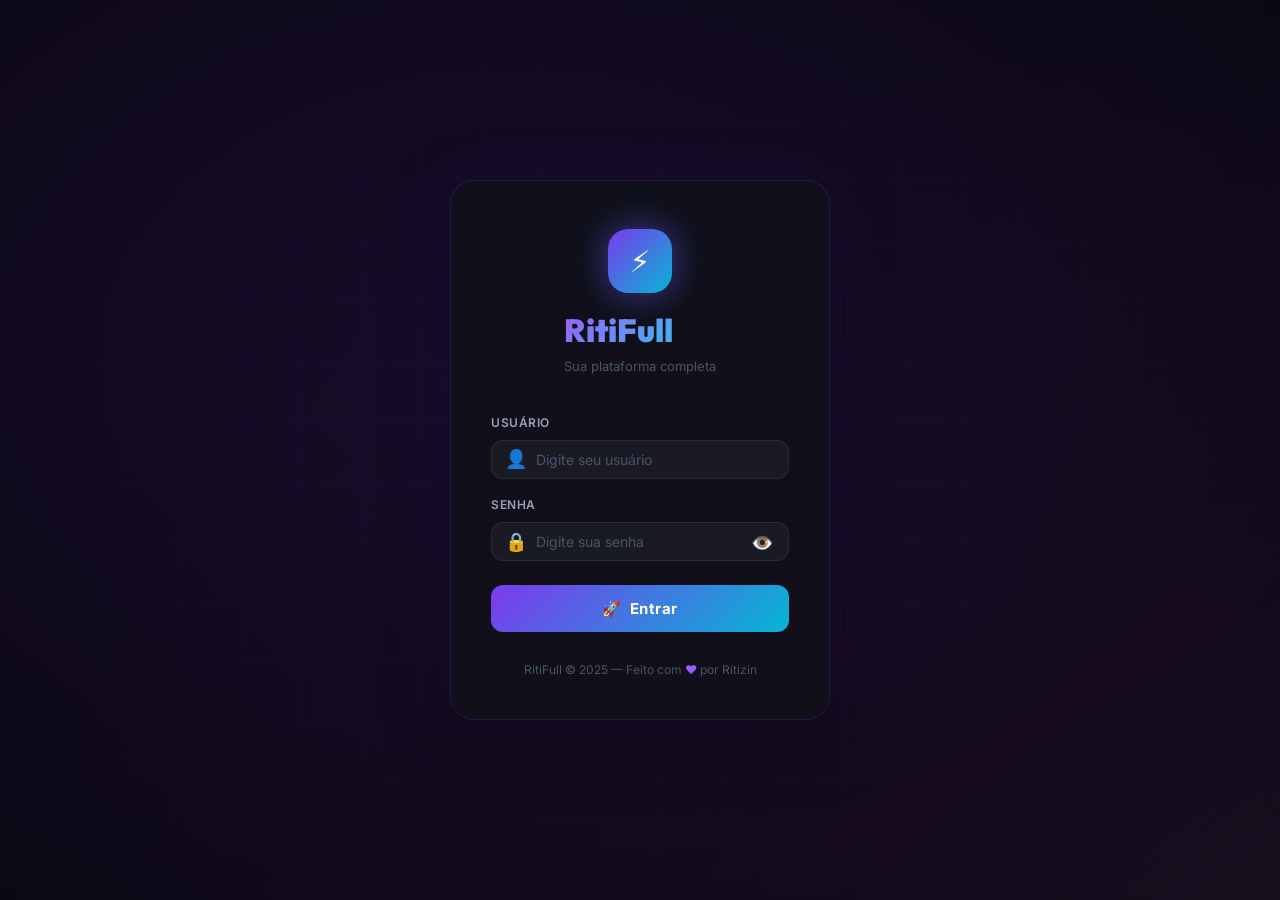
==== index.html @ 01280a36 "Add files via upload" ====
<!DOCTYPE html>
<html lang="pt-BR">
<head>
  <meta charset="UTF-8">
  <meta name="viewport" content="width=device-width, initial-scale=1.0">
  <title>RitiFull — Entrar</title>
  <meta name="description" content="Entre na plataforma RitiFull — Email, Conversor, IA e muito mais.">
  <link rel="stylesheet" href="assets/css/global.css">
  <style>
    body { display: flex; align-items: center; justify-content: center; min-height: 100vh; overflow: hidden; position: relative; }
    /* Animated mesh background */
    .bg-mesh {
      position: fixed; inset: 0; z-index: 0;
      background: radial-gradient(ellipse at 20% 20%, rgba(124,58,237,0.15) 0%, transparent 50%),
                  radial-gradient(ellipse at 80% 80%, rgba(6,182,212,0.12) 0%, transparent 50%),
                  radial-gradient(ellipse at 50% 50%, rgba(236,72,153,0.05) 0%, transparent 70%),
                  var(--bg-0);
      background-size: 200% 200%;
      animation: gradientShift 8s ease infinite;
    }
    /* Grid lines */
    .bg-grid {
      position: fixed; inset: 0; z-index: 0;
      background-image:
        linear-gradient(rgba(124,58,237,0.05) 1px, transparent 1px),
        linear-gradient(90deg, rgba(124,58,237,0.05) 1px, transparent 1px);
      background-size: 60px 60px;
      mask-image: radial-gradient(ellipse at 50% 50%, black 40%, transparent 80%);
    }
    /* Particles */
    .particles { position: fixed; inset: 0; z-index: 0; overflow: hidden; }
    .particle {
      position: absolute; bottom: -20px;
      width: 4px; height: 4px;
      background: var(--accent-purple);
      border-radius: 50%;
      animation: particleFloat linear infinite;
      opacity: 0;
    }
    /* Login card */
    .login-wrapper { position: relative; z-index: 10; width: 100%; max-width: 420px; padding: 20px; }
    .login-card {
      background: rgba(17,17,24,0.85);
      border: 1px solid rgba(124,58,237,0.2);
      border-radius: var(--radius-xl);
      padding: 48px 40px 40px;
      backdrop-filter: blur(40px);
      box-shadow: 0 0 60px rgba(124,58,237,0.1), 0 20px 60px rgba(0,0,0,0.5);
      animation: fadeIn 0.6s ease;
      animation: borderGlow 4s ease-in-out infinite, fadeIn 0.6s ease;
    }
    .login-logo {
      display: flex; flex-direction: column; align-items: center; gap: 12px;
      margin-bottom: 36px;
    }
    .login-logo-icon {
      width: 64px; height: 64px;
      background: linear-gradient(135deg, var(--accent-purple), var(--accent-cyan));
      border-radius: 20px;
      display: flex; align-items: center; justify-content: center;
      font-size: 30px;
      box-shadow: 0 0 30px rgba(124,58,237,0.5), 0 0 60px rgba(6,182,212,0.2);
      animation: float 3s ease-in-out infinite;
    }
    .login-logo-name {
      font-family: var(--font-display);
      font-size: 32px; font-weight: 900;
      background: linear-gradient(135deg, var(--accent-purple-light), var(--accent-cyan-light));
      -webkit-background-clip: text; -webkit-text-fill-color: transparent; background-clip: text;
    }
    .login-logo-sub { font-size: 13px; color: var(--text-muted); }
    .input-icon-wrapper { position: relative; }
    .input-icon-wrapper .input { padding-left: 44px; }
    .input-icon {
      position: absolute; left: 14px; top: 50%;
      transform: translateY(-50%);
      font-size: 18px; pointer-events: none;
    }
    .login-btn {
      width: 100%;
      padding: 14px;
      background: linear-gradient(135deg, var(--accent-purple), var(--accent-cyan));
      border: none; border-radius: var(--radius-md);
      color: white; font-size: 15px; font-weight: 700;
      cursor: pointer; transition: var(--transition);
      position: relative; overflow: hidden;
      margin-top: 8px;
      letter-spacing: 0.5px;
    }
    .login-btn::before {
      content: ''; position: absolute; top: 0; left: -100%;
      width: 100%; height: 100%;
      background: linear-gradient(90deg, transparent, rgba(255,255,255,0.15), transparent);
      transition: left 0.5s ease;
    }
    .login-btn:hover::before { left: 100%; }
    .login-btn:hover { transform: translateY(-2px); box-shadow: 0 8px 30px rgba(124,58,237,0.5); }
    .login-btn:active { transform: translateY(0); }
    .login-btn-inner { display: flex; align-items: center; justify-content: center; gap: 8px; }
    .error-msg {
      display: none; padding: 12px 16px;
      background: rgba(239,68,68,0.1); border: 1px solid rgba(239,68,68,0.3);
      border-radius: var(--radius-md); color: #f87171;
      font-size: 13px; margin-top: 16px;
    }
    .error-msg.show { display: flex; align-items: center; gap: 8px; animation: fadeIn 0.3s ease; }
    .login-footer { text-align: center; margin-top: 28px; font-size: 12px; color: var(--text-muted); }
    .login-footer span { color: var(--accent-purple-light); }
    /* Success animation */
    .success-ripple {
      position: fixed; inset: 0; z-index: 1000;
      background: radial-gradient(circle at 50% 50%, rgba(124,58,237,0.6) 0%, transparent 70%);
      opacity: 0; pointer-events: none; transition: opacity 0.5s ease;
    }
    .success-ripple.active { opacity: 1; }
  </style>
</head>
<body>
  <div class="bg-mesh"></div>
  <div class="bg-grid"></div>
  <div class="particles" id="particles"></div>
  <div class="success-ripple" id="successRipple"></div>

  <div class="login-wrapper">
    <div class="login-card" id="loginCard">
      <div class="login-logo">
        <div class="login-logo-icon">⚡</div>
        <div>
          <div class="login-logo-name">RitiFull</div>
          <div class="login-logo-sub">Sua plataforma completa</div>
        </div>
      </div>

      <form id="loginForm" autocomplete="off">
        <div class="form-group">
          <label class="form-label" for="username">Usuário</label>
          <div class="input-icon-wrapper">
            <span class="input-icon">👤</span>
            <input class="input" type="text" id="username" placeholder="Digite seu usuário" autocomplete="username" required>
          </div>
        </div>
        <div class="form-group">
          <label class="form-label" for="password">Senha</label>
          <div class="input-icon-wrapper" style="position:relative">
            <span class="input-icon">🔒</span>
            <input class="input" type="password" id="password" placeholder="Digite sua senha" autocomplete="current-password" required style="padding-left:44px;padding-right:44px">
            <button type="button" id="togglePwd" style="position:absolute;right:12px;top:50%;transform:translateY(-50%);background:none;border:none;cursor:pointer;color:var(--text-muted);font-size:18px;padding:4px;">👁️</button>
          </div>
        </div>

        <div class="error-msg" id="errorMsg">
          <span>❌</span>
          <span id="errorText">Usuário ou senha inválidos</span>
        </div>

        <button class="login-btn" type="submit" id="loginBtn">
          <div class="login-btn-inner" id="loginBtnInner">
            <span>🚀</span>
            <span>Entrar</span>
          </div>
        </button>
      </form>

      <div class="login-footer">
        RitiFull &copy; 2025 — Feito com <span>♥</span> por Ritizin
      </div>
    </div>
  </div>

  <div id="toast-container" class="toast-container"></div>

  <script>
    // === PARTICLES ===
    const pContainer = document.getElementById('particles');
    const colors = ['#7c3aed','#06b6d4','#ec4899','#9f5cf7','#22d3ee'];
    for (let i = 0; i < 25; i++) {
      const p = document.createElement('div');
      p.className = 'particle';
      p.style.left = Math.random() * 100 + '%';
      p.style.width = p.style.height = (Math.random() * 5 + 2) + 'px';
      p.style.background = colors[Math.floor(Math.random() * colors.length)];
      p.style.animationDuration = (Math.random() * 12 + 8) + 's';
      p.style.animationDelay = (Math.random() * 8) + 's';
      p.style.borderRadius = Math.random() > 0.5 ? '50%' : '2px';
      pContainer.appendChild(p);
    }

    // === TOGGLE PASSWORD ===
    document.getElementById('togglePwd').addEventListener('click', function() {
      const pwd = document.getElementById('password');
      if (pwd.type === 'password') { pwd.type = 'text'; this.textContent = '🙈'; }
      else { pwd.type = 'password'; this.textContent = '👁️'; }
    });

    // === LOGIN FORM ===
    const ADMIN_USER = 'Ritizin';
    const ADMIN_PASS = '46616712';

    document.getElementById('loginForm').addEventListener('submit', async function(e) {
      e.preventDefault();
      const user = document.getElementById('username').value.trim();
      const pass = document.getElementById('password').value;
      const btn = document.getElementById('loginBtn');
      const btnInner = document.getElementById('loginBtnInner');
      const errorMsg = document.getElementById('errorMsg');

      errorMsg.classList.remove('show');
      btnInner.innerHTML = '<span class="spinner"></span> Entrando...';
      btn.disabled = true;

      await new Promise(r => setTimeout(r, 900));

      if (user === ADMIN_USER && pass === ADMIN_PASS) {
        localStorage.setItem('ritifull_session', JSON.stringify({
          user: user, role: 'admin', ts: Date.now()
        }));
        btnInner.innerHTML = '<span>✅</span> Bem-vindo, ' + user + '!';
        document.getElementById('successRipple').classList.add('active');
        setTimeout(() => { window.location.href = 'home/'; }, 1000);
      } else {
        btn.disabled = false;
        btnInner.innerHTML = '<span>🚀</span> Entrar';
        errorMsg.classList.add('show');
        document.getElementById('errorText').textContent = 'Usuário ou senha incorretos. Tente novamente.';
        document.getElementById('loginCard').style.animation = 'shake 0.4s ease';
        setTimeout(() => { document.getElementById('loginCard').style.animation = ''; }, 400);
      }
    });

    // Redirect if already logged in
    const session = JSON.parse(localStorage.getItem('ritifull_session') || 'null');
    if (session && (Date.now() - session.ts < 24 * 60 * 60 * 1000)) {
      window.location.href = 'home/';
    }
  </script>
  <style>
    @keyframes shake {
      0%,100% { transform: translateX(0); }
      20% { transform: translateX(-8px); }
      40% { transform: translateX(8px); }
      60% { transform: translateX(-5px); }
      80% { transform: translateX(5px); }
    }
  </style>
</body>
</html>
---- assets/css/global.css ----
/* ===== RITIFULL GLOBAL STYLES ===== */
@import url('https://fonts.googleapis.com/css2?family=Inter:wght@300;400;500;600;700;800;900&family=Outfit:wght@300;400;500;600;700;800;900&display=swap');

:root {
  --bg-0: #050508;
  --bg-1: #0a0a0f;
  --bg-2: #111118;
  --bg-3: #1a1a25;
  --bg-4: #22223a;
  --accent-purple: #7c3aed;
  --accent-purple-light: #9f5cf7;
  --accent-cyan: #06b6d4;
  --accent-cyan-light: #22d3ee;
  --accent-pink: #ec4899;
  --accent-green: #10b981;
  --accent-yellow: #f59e0b;
  --text-primary: #f1f5f9;
  --text-secondary: #94a3b8;
  --text-muted: #475569;
  --border: rgba(255,255,255,0.07);
  --border-accent: rgba(124,58,237,0.3);
  --glass: rgba(255,255,255,0.03);
  --glass-hover: rgba(255,255,255,0.06);
  --shadow-sm: 0 2px 8px rgba(0,0,0,0.3);
  --shadow-md: 0 4px 24px rgba(0,0,0,0.4);
  --shadow-lg: 0 8px 40px rgba(0,0,0,0.5);
  --glow-purple: 0 0 20px rgba(124,58,237,0.4);
  --glow-cyan: 0 0 20px rgba(6,182,212,0.4);
  --font-sans: 'Inter', system-ui, sans-serif;
  --font-display: 'Outfit', 'Inter', sans-serif;
  --radius-sm: 6px;
  --radius-md: 12px;
  --radius-lg: 16px;
  --radius-xl: 24px;
  --radius-full: 9999px;
  --transition: all 0.22s cubic-bezier(0.4,0,0.2,1);
  --transition-slow: all 0.4s cubic-bezier(0.4,0,0.2,1);
  --sidebar-width: 260px;
}

*,*::before,*::after { box-sizing: border-box; margin: 0; padding: 0; }
html { scroll-behavior: smooth; }
body { font-family: var(--font-sans); background: var(--bg-1); color: var(--text-primary); line-height: 1.6; min-height: 100vh; overflow-x: hidden; }

::-webkit-scrollbar { width: 5px; height: 5px; }
::-webkit-scrollbar-track { background: var(--bg-2); }
::-webkit-scrollbar-thumb { background: var(--accent-purple); border-radius: var(--radius-full); }
::-webkit-scrollbar-thumb:hover { background: var(--accent-purple-light); }

h1,h2,h3,h4,h5,h6 { font-family: var(--font-display); font-weight: 700; line-height: 1.2; }
a { color: inherit; text-decoration: none; }
img { max-width: 100%; }
input,textarea,select,button { font-family: var(--font-sans); }

/* ===== LAYOUT ===== */
.layout { display: flex; min-height: 100vh; }

/* ===== SIDEBAR ===== */
.sidebar {
  width: var(--sidebar-width);
  background: var(--bg-2);
  border-right: 1px solid var(--border);
  display: flex;
  flex-direction: column;
  position: fixed;
  top: 0; left: 0;
  height: 100vh;
  z-index: 100;
  transition: transform 0.3s ease;
}
.sidebar-logo {
  padding: 24px;
  border-bottom: 1px solid var(--border);
  display: flex;
  align-items: center;
  gap: 12px;
}
.sidebar-logo-icon {
  width: 40px; height: 40px;
  background: linear-gradient(135deg, var(--accent-purple), var(--accent-cyan));
  border-radius: var(--radius-md);
  display: flex; align-items: center; justify-content: center;
  font-size: 20px; flex-shrink: 0;
  box-shadow: var(--glow-purple);
}
.sidebar-logo-text {
  font-family: var(--font-display);
  font-size: 22px; font-weight: 800;
  background: linear-gradient(135deg, var(--accent-purple-light), var(--accent-cyan));
  -webkit-background-clip: text; -webkit-text-fill-color: transparent; background-clip: text;
}
.sidebar-nav { flex: 1; padding: 16px 0; overflow-y: auto; }
.nav-section-label {
  padding: 12px 24px 8px;
  font-size: 10px; font-weight: 700;
  text-transform: uppercase; letter-spacing: 1.5px;
  color: var(--text-muted);
}
.nav-item {
  display: flex; align-items: center; gap: 12px;
  padding: 11px 16px;
  color: var(--text-secondary);
  font-size: 14px; font-weight: 500;
  transition: var(--transition);
  cursor: pointer;
  margin: 2px 10px;
  border-radius: var(--radius-md);
  position: relative;
  text-decoration: none;
}
.nav-item:hover { background: var(--glass-hover); color: var(--text-primary); }
.nav-item.active {
  background: linear-gradient(135deg, rgba(124,58,237,0.18), rgba(6,182,212,0.08));
  color: var(--text-primary);
  box-shadow: inset 0 0 0 1px var(--border-accent);
}
.nav-item.active::before {
  content: '';
  position: absolute;
  left: -10px; top: 50%;
  transform: translateY(-50%);
  width: 3px; height: 55%;
  background: linear-gradient(to bottom, var(--accent-purple), var(--accent-cyan));
  border-radius: var(--radius-full);
}
.nav-item-icon { font-size: 18px; flex-shrink: 0; width: 22px; text-align: center; }
.sidebar-footer {
  padding: 16px;
  border-top: 1px solid var(--border);
}
.user-badge {
  display: flex; align-items: center; gap: 12px;
  padding: 12px; background: var(--glass);
  border: 1px solid var(--border);
  border-radius: var(--radius-md);
  cursor: pointer; transition: var(--transition);
}
.user-badge:hover { background: var(--glass-hover); }
.user-avatar {
  width: 36px; height: 36px;
  border-radius: var(--radius-full);
  background: linear-gradient(135deg, var(--accent-purple), var(--accent-cyan));
  display: flex; align-items: center; justify-content: center;
  font-weight: 700; font-size: 14px; flex-shrink: 0;
}
.user-name { font-size: 13px; font-weight: 600; }
.user-role { font-size: 11px; color: var(--text-muted); }

/* ===== MAIN CONTENT ===== */
.main-content { flex: 1; margin-left: var(--sidebar-width); min-height: 100vh; display: flex; flex-direction: column; }
.page-header {
  padding: 20px 32px;
  border-bottom: 1px solid var(--border);
  background: rgba(17,17,24,0.8);
  display: flex; align-items: center; justify-content: space-between;
  position: sticky; top: 0; z-index: 50;
  backdrop-filter: blur(20px);
}
.page-title { font-family: var(--font-display); font-size: 22px; font-weight: 700; }
.page-content { flex: 1; padding: 32px; }

/* ===== BUTTONS ===== */
.btn {
  display: inline-flex; align-items: center; justify-content: center; gap: 8px;
  padding: 10px 20px;
  border-radius: var(--radius-md);
  font-size: 14px; font-weight: 600;
  cursor: pointer; border: none;
  transition: var(--transition);
  position: relative; overflow: hidden;
  white-space: nowrap; text-decoration: none;
}
.btn::before {
  content: '';
  position: absolute;
  top: 0; left: -100%;
  width: 100%; height: 100%;
  background: linear-gradient(90deg, transparent, rgba(255,255,255,0.12), transparent);
  transition: left 0.4s ease;
}
.btn:hover::before { left: 100%; }
.btn-primary {
  background: linear-gradient(135deg, var(--accent-purple), var(--accent-cyan));
  color: white;
  box-shadow: var(--shadow-sm), 0 0 15px rgba(124,58,237,0.3);
}
.btn-primary:hover { transform: translateY(-2px); box-shadow: var(--shadow-md), 0 0 25px rgba(124,58,237,0.5); }
.btn-primary:active { transform: translateY(0); }
.btn-secondary { background: var(--bg-3); color: var(--text-primary); border: 1px solid var(--border); }
.btn-secondary:hover { background: var(--bg-4); border-color: var(--border-accent); transform: translateY(-1px); }
.btn-danger { background: rgba(239,68,68,0.15); color: #ef4444; border: 1px solid rgba(239,68,68,0.3); }
.btn-danger:hover { background: rgba(239,68,68,0.25); transform: translateY(-1px); }
.btn-ghost { background: transparent; color: var(--text-secondary); border: 1px solid var(--border); }
.btn-ghost:hover { background: var(--glass-hover); color: var(--text-primary); }
.btn-success { background: rgba(16,185,129,0.15); color: #34d399; border: 1px solid rgba(16,185,129,0.3); }
.btn-success:hover { background: rgba(16,185,129,0.25); transform: translateY(-1px); }
.btn-sm { padding: 6px 14px; font-size: 12px; }
.btn-lg { padding: 14px 32px; font-size: 16px; }
.btn:disabled { opacity: 0.5; cursor: not-allowed; transform: none !important; }
.btn-icon { padding: 8px; min-width: 36px; height: 36px; border-radius: var(--radius-sm); }

/* ===== CARDS ===== */
.card { background: var(--bg-2); border: 1px solid var(--border); border-radius: var(--radius-lg); overflow: hidden; transition: var(--transition); }
.card:hover { border-color: var(--border-accent); box-shadow: var(--shadow-md); }
.card-glass { background: var(--glass); backdrop-filter: blur(20px); border: 1px solid var(--border); border-radius: var(--radius-lg); }
.card-header { padding: 20px 24px; border-bottom: 1px solid var(--border); display: flex; align-items: center; justify-content: space-between; }
.card-body { padding: 24px; }

/* ===== INPUTS ===== */
.input {
  width: 100%; padding: 10px 14px;
  background: var(--bg-3); border: 1px solid var(--border);
  border-radius: var(--radius-md); color: var(--text-primary);
  font-size: 14px; transition: var(--transition); outline: none;
}
.input:focus { border-color: var(--accent-purple); box-shadow: 0 0 0 3px rgba(124,58,237,0.12); }
.input::placeholder { color: var(--text-muted); }
.textarea { resize: vertical; min-height: 90px; }
.select {
  width: 100%; padding: 10px 36px 10px 14px;
  background: var(--bg-3); border: 1px solid var(--border);
  border-radius: var(--radius-md); color: var(--text-primary);
  font-size: 14px; cursor: pointer; outline: none;
  transition: var(--transition); appearance: none;
  background-image: url("data:image/svg+xml,%3Csvg xmlns='http://www.w3.org/2000/svg' fill='none' viewBox='0 0 24 24' stroke='%2394a3b8'%3E%3Cpath stroke-linecap='round' stroke-linejoin='round' stroke-width='2' d='M19 9l-7 7-7-7'/%3E%3C/svg%3E");
  background-repeat: no-repeat; background-position: right 12px center; background-size: 16px;
}
.select:focus { border-color: var(--accent-purple); box-shadow: 0 0 0 3px rgba(124,58,237,0.12); }
.form-group { display: flex; flex-direction: column; gap: 8px; margin-bottom: 16px; }
.form-label { font-size: 12px; font-weight: 600; color: var(--text-secondary); text-transform: uppercase; letter-spacing: 0.5px; }

/* ===== BADGES ===== */
.badge { display: inline-flex; align-items: center; padding: 3px 10px; border-radius: var(--radius-full); font-size: 11px; font-weight: 700; text-transform: uppercase; letter-spacing: 0.5px; }
.badge-purple { background: rgba(124,58,237,0.15); color: var(--accent-purple-light); border: 1px solid rgba(124,58,237,0.3); }
.badge-cyan { background: rgba(6,182,212,0.15); color: var(--accent-cyan-light); border: 1px solid rgba(6,182,212,0.3); }
.badge-green { background: rgba(16,185,129,0.15); color: #34d399; border: 1px solid rgba(16,185,129,0.3); }
.badge-red { background: rgba(239,68,68,0.15); color: #f87171; border: 1px solid rgba(239,68,68,0.3); }
.badge-yellow { background: rgba(245,158,11,0.15); color: #fbbf24; border: 1px solid rgba(245,158,11,0.3); }

/* ===== TABS ===== */
.tabs { display: flex; gap: 4px; padding: 4px; background: var(--bg-3); border-radius: var(--radius-md); width: fit-content; }
.tab { padding: 8px 20px; border-radius: var(--radius-sm); font-size: 14px; font-weight: 600; cursor: pointer; transition: var(--transition); color: var(--text-secondary); border: none; background: transparent; }
.tab.active { background: var(--bg-1); color: var(--text-primary); box-shadow: var(--shadow-sm); }
.tab:hover:not(.active) { color: var(--text-primary); }

/* ===== MODAL ===== */
.modal-overlay {
  position: fixed; inset: 0;
  background: rgba(0,0,0,0.75); backdrop-filter: blur(8px);
  z-index: 1000; display: flex; align-items: center; justify-content: center;
  padding: 20px; opacity: 0; visibility: hidden; transition: var(--transition);
}
.modal-overlay.open { opacity: 1; visibility: visible; }
.modal {
  background: var(--bg-2); border: 1px solid var(--border);
  border-radius: var(--radius-xl); padding: 32px;
  max-width: 560px; width: 100%; box-shadow: var(--shadow-lg);
  transform: scale(0.95); transition: var(--transition);
  max-height: 90vh; overflow-y: auto;
}
.modal-overlay.open .modal { transform: scale(1); }
.modal-header { display: flex; align-items: center; justify-content: space-between; margin-bottom: 24px; }
.modal-title { font-size: 18px; font-weight: 700; }

/* ===== TOAST ===== */
.toast-container {
  position: fixed; top: 24px; right: 24px;
  z-index: 9999; display: flex; flex-direction: column;
  gap: 10px; pointer-events: none;
}
.toast {
  display: flex; align-items: center; gap: 12px;
  padding: 14px 18px; background: var(--bg-3);
  border: 1px solid var(--border); border-radius: var(--radius-md);
  box-shadow: var(--shadow-lg);
  animation: slideInRight 0.3s ease, fadeOut 0.3s ease 2.7s forwards;
  pointer-events: all; max-width: 360px; font-size: 14px;
}
.toast-success { border-left: 3px solid var(--accent-green); }
.toast-error { border-left: 3px solid #ef4444; }
.toast-info { border-left: 3px solid var(--accent-cyan); }
.toast-warning { border-left: 3px solid var(--accent-yellow); }

/* ===== SPINNER ===== */
.spinner {
  display: inline-block; width: 18px; height: 18px;
  border: 2px solid var(--border); border-top-color: var(--accent-purple);
  border-radius: 50%; animation: spin 0.7s linear infinite;
}

/* ===== DIVIDER ===== */
.divider { height: 1px; background: var(--border); margin: 20px 0; }

/* ===== UTILITIES ===== */
.flex { display: flex; }
.flex-col { flex-direction: column; }
.items-center { align-items: center; }
.items-start { align-items: flex-start; }
.justify-between { justify-content: space-between; }
.justify-center { justify-content: center; }
.justify-end { justify-content: flex-end; }
.gap-1 { gap: 4px; }
.gap-2 { gap: 8px; }
.gap-3 { gap: 12px; }
.gap-4 { gap: 16px; }
.gap-5 { gap: 20px; }
.flex-1 { flex: 1; }
.flex-wrap { flex-wrap: wrap; }
.grid { display: grid; gap: 20px; }
.grid-2 { grid-template-columns: repeat(2, 1fr); }
.grid-3 { grid-template-columns: repeat(3, 1fr); }
.grid-4 { grid-template-columns: repeat(4, 1fr); }
.text-gradient { background: linear-gradient(135deg, var(--accent-purple-light), var(--accent-cyan)); -webkit-background-clip: text; -webkit-text-fill-color: transparent; background-clip: text; }
.text-muted { color: var(--text-muted); }
.text-secondary { color: var(--text-secondary); }
.text-sm { font-size: 13px; }
.text-xs { font-size: 11px; }
.font-mono { font-family: 'Fira Code', 'Cascadia Code', monospace; }
.truncate { overflow: hidden; text-overflow: ellipsis; white-space: nowrap; }
.w-full { width: 100%; }
.mt-2 { margin-top: 8px; }
.mt-4 { margin-top: 16px; }
.mt-6 { margin-top: 24px; }
.mb-2 { margin-bottom: 8px; }
.mb-4 { margin-bottom: 16px; }
.mb-6 { margin-bottom: 24px; }
.p-4 { padding: 16px; }
.p-6 { padding: 24px; }
.hidden { display: none !important; }

/* ===== NEON DECORATIONS ===== */
.neon-orb { border-radius: 50%; filter: blur(70px); position: absolute; pointer-events: none; }
.neon-orb-purple { background: rgba(124,58,237,0.25); }
.neon-orb-cyan { background: rgba(6,182,212,0.15); }

/* ===== SIDEBAR TOGGLE (MOBILE) ===== */
.sidebar-toggle {
  display: none; background: none; border: none;
  color: var(--text-primary); font-size: 22px;
  cursor: pointer; padding: 8px; border-radius: var(--radius-sm);
}

/* ===== KEYFRAMES ===== */
@keyframes slideInRight { from { transform: translateX(100%); opacity: 0; } to { transform: translateX(0); opacity: 1; } }
@keyframes fadeOut { from { opacity: 1; } to { opacity: 0; transform: translateX(8px); } }
@keyframes fadeIn { from { opacity: 0; transform: translateY(12px); } to { opacity: 1; transform: translateY(0); } }
@keyframes slideInLeft { from { transform: translateX(-20px); opacity: 0; } to { transform: translateX(0); opacity: 1; } }
@keyframes pulse { 0%,100% { opacity: 1; } 50% { opacity: 0.45; } }
@keyframes glow { 0%,100% { box-shadow: 0 0 10px rgba(124,58,237,0.3); } 50% { box-shadow: 0 0 30px rgba(124,58,237,0.7), 0 0 60px rgba(6,182,212,0.3); } }
@keyframes float { 0%,100% { transform: translateY(0); } 50% { transform: translateY(-8px); } }
@keyframes spin { from { transform: rotate(0deg); } to { transform: rotate(360deg); } }
@keyframes shimmer { 0% { background-position: -1000px 0; } 100% { background-position: 1000px 0; } }
@keyframes gradientShift { 0% { background-position: 0% 50%; } 50% { background-position: 100% 50%; } 100% { background-position: 0% 50%; } }
@keyframes particleFloat { 0% { transform: translateY(100vh) rotate(0deg); opacity: 0; } 10% { opacity: 1; } 90% { opacity: 1; } 100% { transform: translateY(-10vh) rotate(360deg); opacity: 0; } }
@keyframes borderGlow { 0%,100% { border-color: rgba(124,58,237,0.3); } 50% { border-color: rgba(6,182,212,0.5); } }
@keyframes typing { from { width: 0; } to { width: 100%; } }
@keyframes blink { 0%,100% { border-color: transparent; } 50% { border-color: var(--accent-cyan); } }

.animate-fade-in { animation: fadeIn 0.4s ease; }
.animate-float { animation: float 3s ease-in-out infinite; }
.animate-glow { animation: glow 2s ease-in-out infinite; }
.animate-spin { animation: spin 0.7s linear infinite; }
.animate-pulse { animation: pulse 2s ease-in-out infinite; }

/* Skeleton */
.skeleton {
  background: linear-gradient(90deg, var(--bg-3) 25%, var(--bg-4) 50%, var(--bg-3) 75%);
  background-size: 1000px 100%; animation: shimmer 1.8s infinite;
  border-radius: var(--radius-md);
}

/* ===== RESPONSIVE ===== */
@media (max-width: 768px) {
  .sidebar { transform: translateX(-100%); box-shadow: var(--shadow-lg); }
  .sidebar.open { transform: translateX(0); }
  .main-content { margin-left: 0; }
  .sidebar-toggle { display: flex; align-items: center; justify-content: center; }
  .grid-2,.grid-3,.grid-4 { grid-template-columns: 1fr; }
  .page-content { padding: 16px; }
  .page-header { padding: 14px 16px; }
}
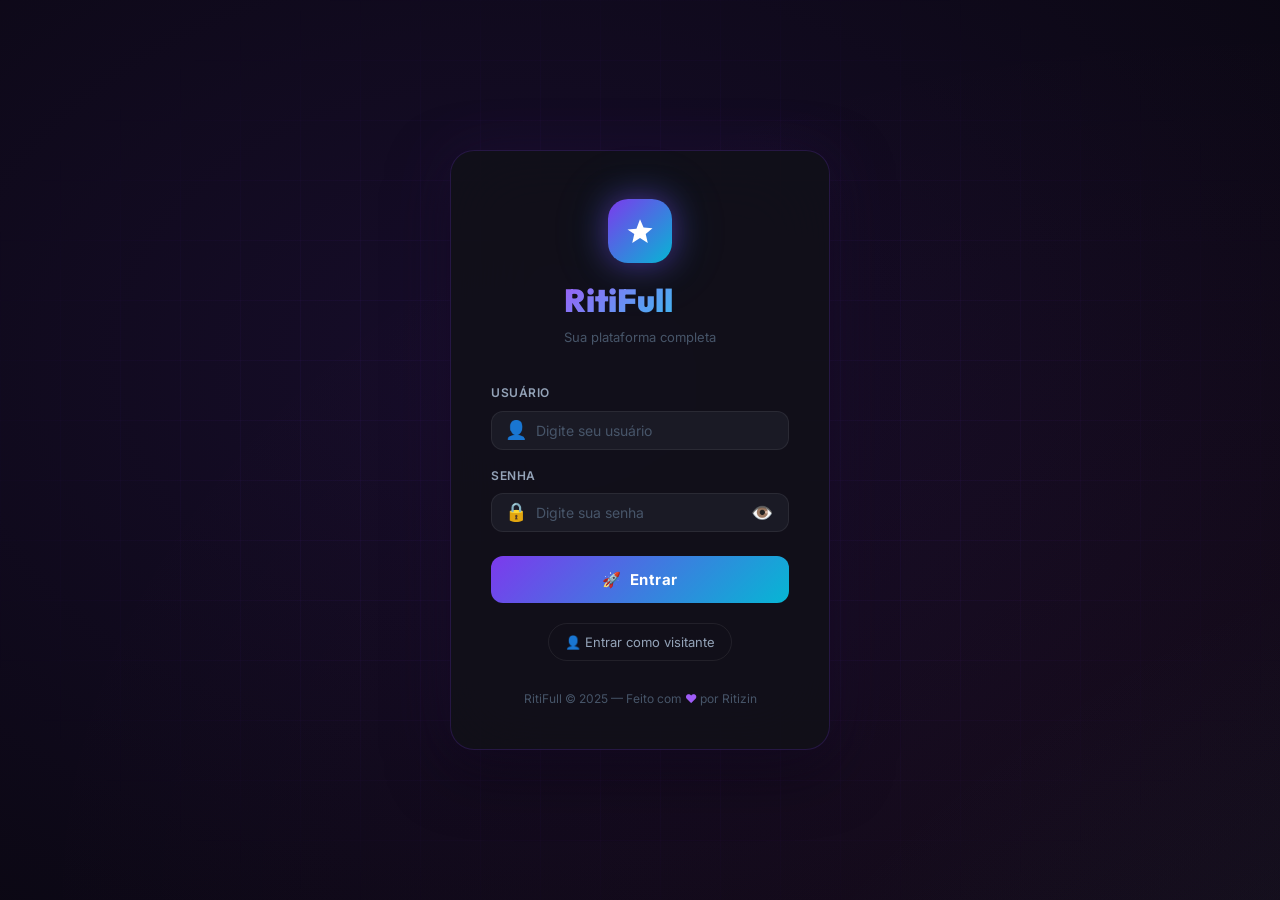
==== commit 2bace6fe: "Add files via upload" ====
--- a/index.html
+++ b/index.html
@@ -4,6 +4,9 @@
   <meta charset="UTF-8">
   <meta name="viewport" content="width=device-width, initial-scale=1.0">
   <title>RitiFull — Entrar</title>
+  <link rel="icon" type="image/svg+xml" href="assets/img/favicon.svg">
+  <link rel="icon" type="image/x-icon" href="assets/img/favicon.ico">
+  <link rel="apple-touch-icon" href="assets/img/apple-touch-icon.png">
   <meta name="description" content="Entre na plataforma RitiFull — Email, Conversor, IA e muito mais.">
   <link rel="stylesheet" href="assets/css/global.css">
   <style>
@@ -124,7 +127,7 @@
   <div class="login-wrapper">
     <div class="login-card" id="loginCard">
       <div class="login-logo">
-        <div class="login-logo-icon">⚡</div>
+        <div class="login-logo-icon"><img src="assets/img/star-white.svg" alt="" style="width:30px;height:30px"></div>
         <div>
           <div class="login-logo-name">RitiFull</div>
           <div class="login-logo-sub">Sua plataforma completa</div>
@@ -160,6 +163,12 @@
           </div>
         </button>
       </form>
+
+      <div style="text-align:center;margin-top:20px">
+        <a href="home/" style="font-size:13px;color:var(--text-secondary);text-decoration:none;display:inline-flex;align-items:center;gap:6px;padding:8px 16px;border-radius:var(--radius-full);border:1px solid var(--border);transition:var(--transition)" onmouseover="this.style.borderColor='var(--border-accent)';this.style.color='var(--text-primary)'" onmouseout="this.style.borderColor='var(--border)';this.style.color='var(--text-secondary)'">
+          👤 Entrar como visitante
+        </a>
+      </div>
 
       <div class="login-footer">
         RitiFull &copy; 2025 — Feito com <span>♥</span> por Ritizin
